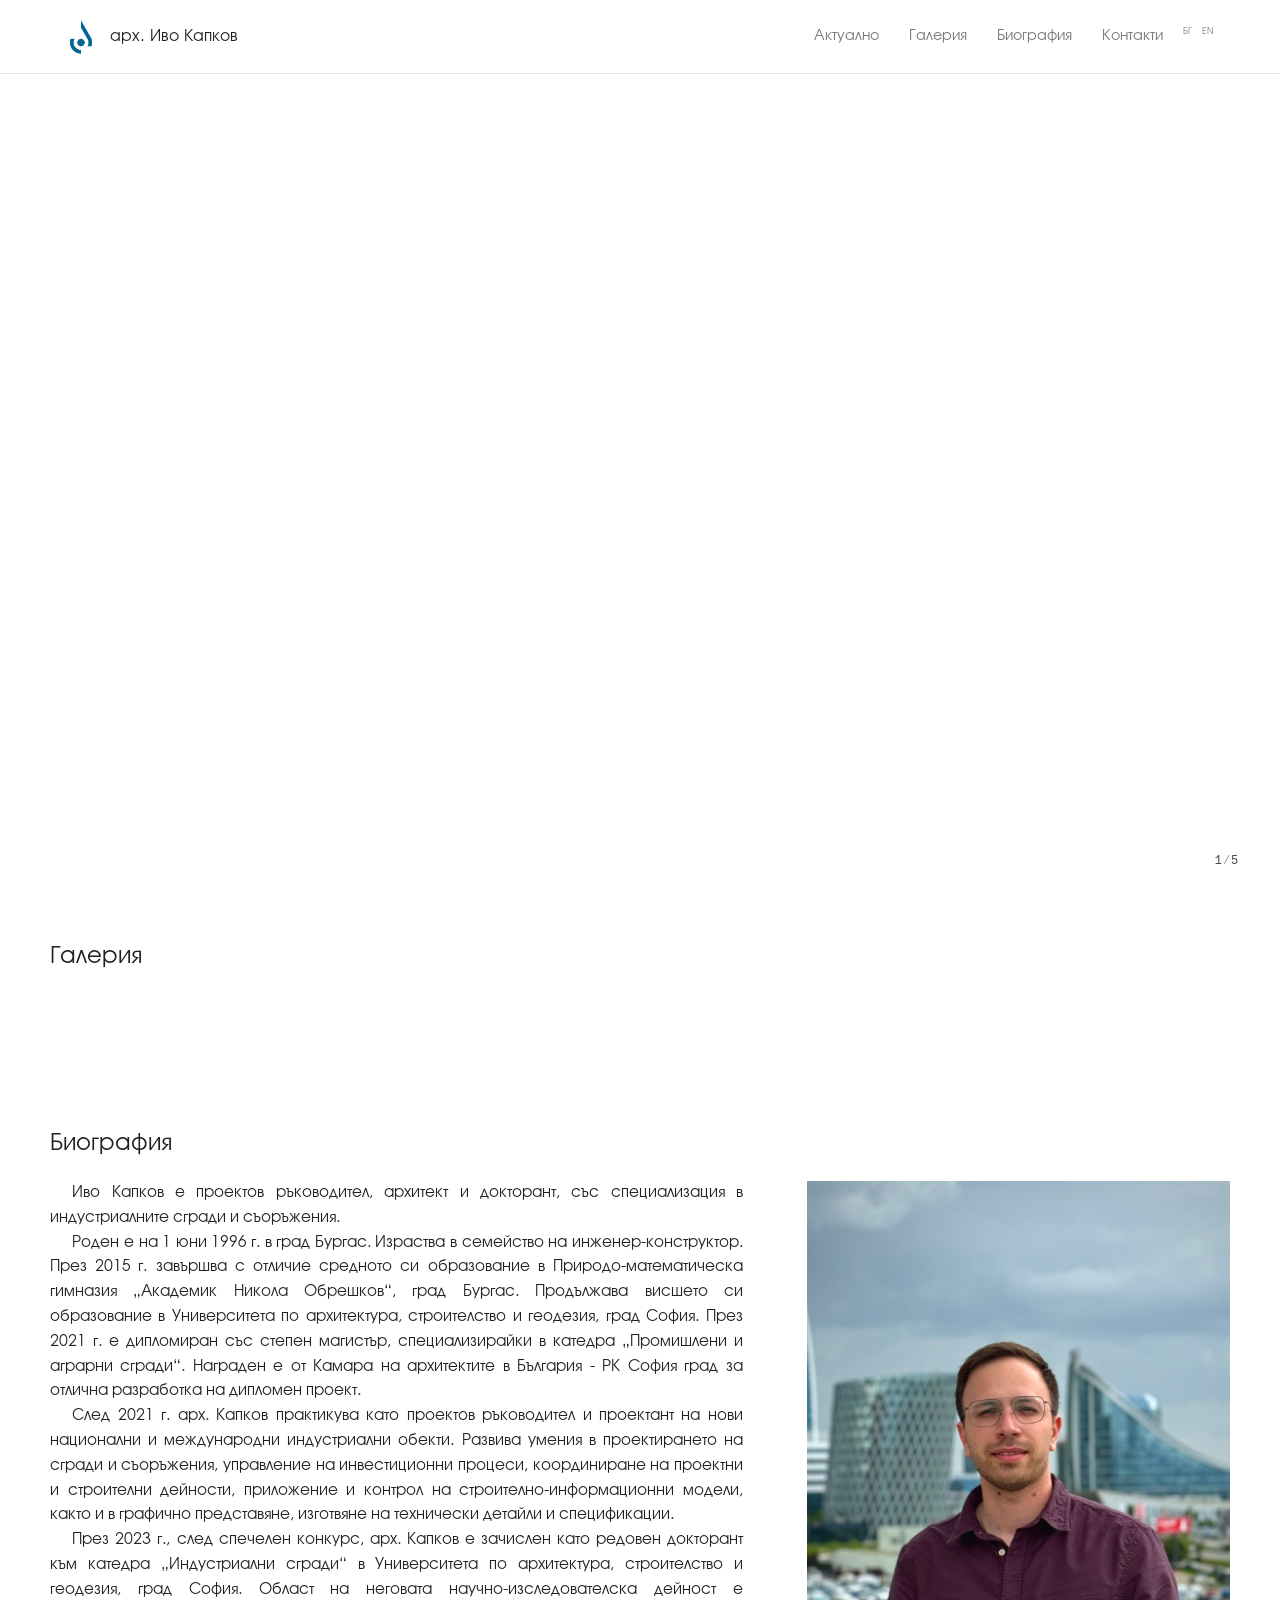
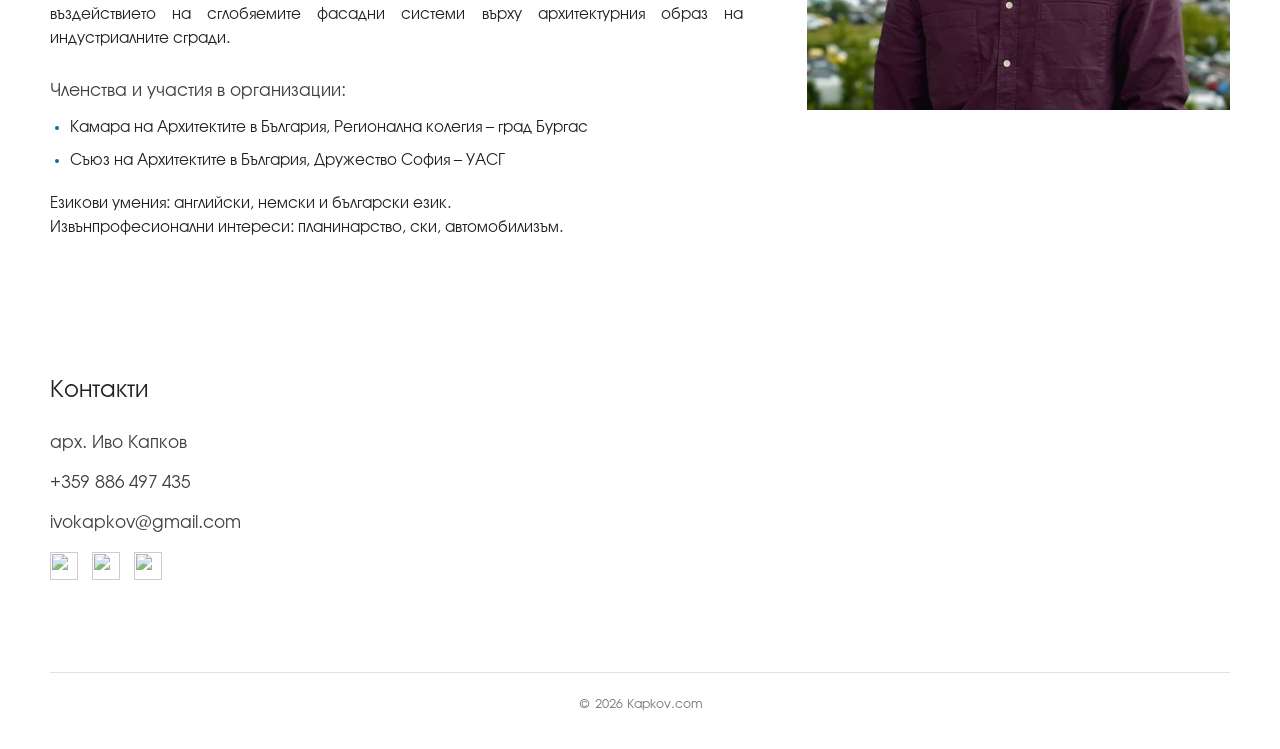
==== biography/index.html @ e257cef4 "Add clean page routes and legacy redirects" ====
<!doctype html>
<html lang="bg">
  <head>
    <meta charset="utf-8" />
    <meta name="viewport" content="width=device-width, initial-scale=1" />
    <meta name="robots" content="noindex, follow" />
    <meta http-equiv="refresh" content="0; url=/?route=biography" />
    <title>Биография | арх. Иво Капков</title>
    <script>window.location.replace("/?route=biography");</script>
  </head>
  <body><a href="/?route=biography">Към биографията</a></body>
</html>
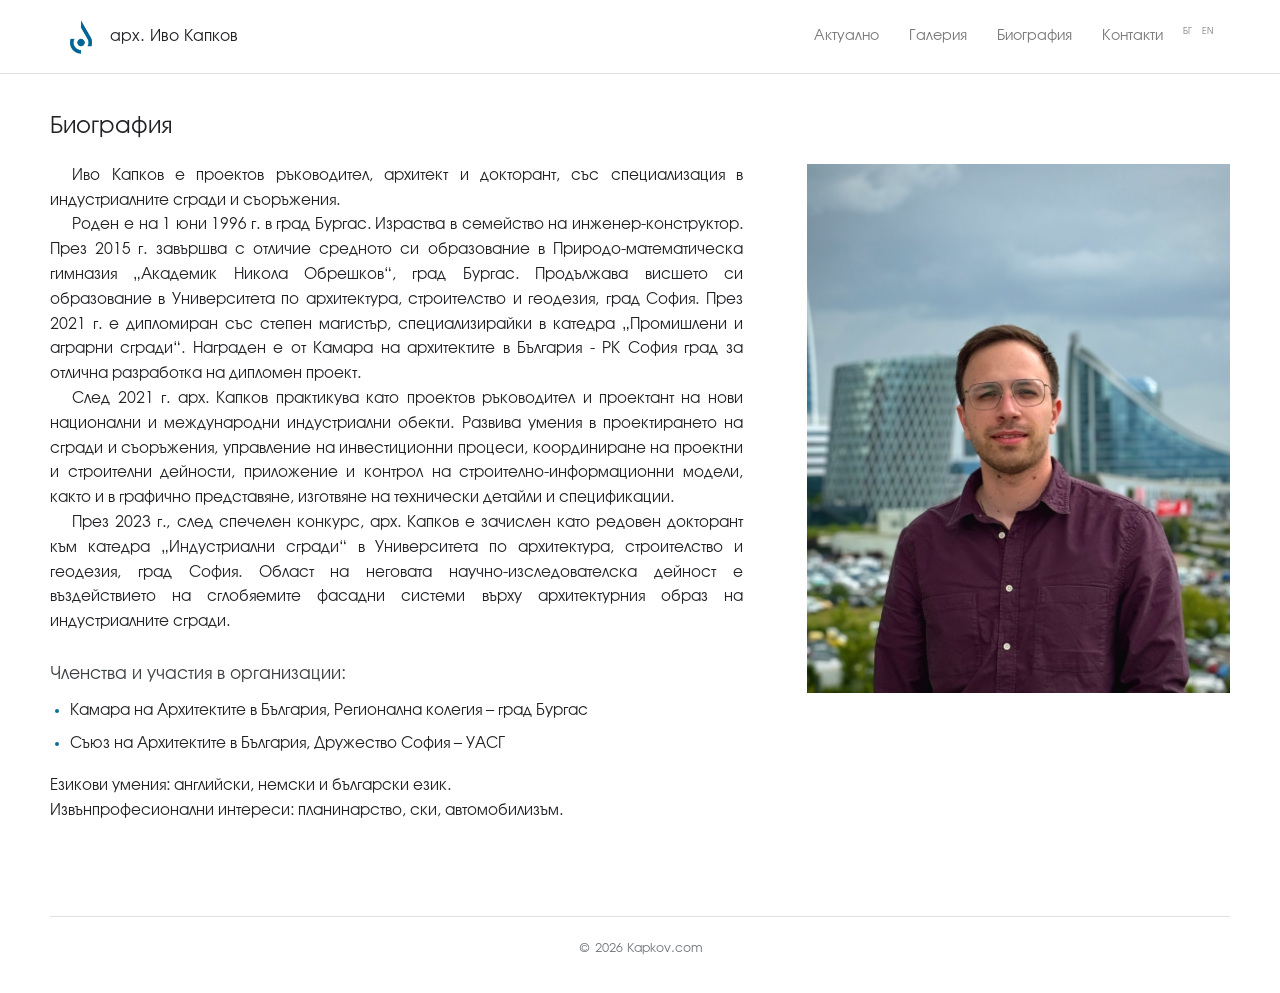
==== commit 44c14f82: "Replace route redirects with indexable pages" ====
--- a/biography/index.html
+++ b/biography/index.html
@@ -2,11 +2,142 @@
 <html lang="bg">
   <head>
     <meta charset="utf-8" />
+    <base href="/" />
     <meta name="viewport" content="width=device-width, initial-scale=1" />
-    <meta name="robots" content="noindex, follow" />
-    <meta http-equiv="refresh" content="0; url=/?route=biography" />
     <title>Биография | арх. Иво Капков</title>
-    <script>window.location.replace("/?route=biography");</script>
+    <meta
+      name="description"
+      content="Биография, професионален опит и научна дейност на арх. Иво Капков."
+    />
+    <link rel="icon" type="image/png" href="assets/brand/logo.png" />
+    <link rel="apple-touch-icon" href="assets/brand/logo.png" />
+    <link id="canonicalUrl" rel="canonical" href="https://kapkov.com/biography" />
+    <link rel="stylesheet" href="assets/styles.css?v=20260620-3" />
+    <script type="importmap">
+      {
+        "imports": {
+          "three": "https://cdn.jsdelivr.net/npm/three@0.165.0/build/three.module.js",
+          "three/addons/": "https://cdn.jsdelivr.net/npm/three@0.165.0/examples/jsm/"
+        }
+      }
+    </script>
   </head>
-  <body><a href="/?route=biography">Към биографията</a></body>
+  <body>
+    <header class="site-header">
+      <div class="brand-group">
+        <a class="brand" href="/news" data-nav-key="news" aria-label="Начало">
+        <img src="assets/brand/logo.png" alt="" />
+        <span>арх. Иво Капков</span>
+      </a>
+      <div class="language-switcher" aria-label="Избор на език">
+        <button type="button" data-lang="bg" aria-pressed="true">БГ</button>
+        <button type="button" data-lang="en" aria-pressed="false">EN</button>
+      </div>
+      </div>
+      <nav class="site-nav" aria-label="Основна навигация">
+        <a href="/news" data-nav-key="news">Актуално</a>
+        <a href="/gallery" data-nav-key="gallery">Галерия</a>
+        <a href="/biography" data-nav-key="biography">Биография</a>
+        <a href="/contacts" data-nav-key="contacts">Контакти</a>
+      </nav>
+    </header>
+
+    <main id="home">
+      <section class="home-hero tab-panel" id="news" data-tab-panel="news" aria-label="Актуално" hidden>
+        <canvas id="heroGallery" aria-hidden="true"></canvas>
+        <button id="heroCounter" class="hero-counter hero-counter--dark" type="button" aria-label="Следващо изображение">
+          <span id="heroCurrent">1</span><span class="hero-counter__separator"> / </span><span>5</span>
+        </button>
+      </section>
+
+      <section class="gallery-section tab-panel" id="gallery" data-tab-panel="gallery" aria-labelledby="gallery-title" hidden>
+        <h2 id="gallery-title">Галерия</h2>
+        <div class="gallery-grid" id="galleryGrid" aria-live="polite"></div>
+      </section>
+
+      <section class="bio-section tab-panel" id="biography" data-tab-panel="biography" aria-labelledby="bio-title">
+        <div class="bio-copy">
+          <h2 id="bio-title">Биография</h2>
+          <p>
+            Иво Капков е проектов ръководител, архитект и докторант, със специализация в индустриалните сгради и
+            съоръжения.
+          </p>
+          <p>
+            Роден е на 1 юни 1996 г. в град Бургас. Израства в семейство на инженер-конструктор. През 2015 г.
+            завършва с отличие средното си образование в Природо-математическа гимназия „Академик Никола
+            Обрешков“, град Бургас. Продължава висшето си образование в Университета по архитектура,
+            строителство и геодезия, град София. През 2021 г. е дипломиран със степен магистър, специализирайки в
+            катедра „Промишлени и аграрни сгради“. Награден е от Камара на архитектите в България - РК София град
+            за отлична разработка на дипломен проект.
+          </p>
+          <p>
+            След 2021 г. арх. Капков практикува като проектов ръководител и проектант на нови национални и
+            международни индустриални обекти. Развива умения в проектирането на сгради и съоръжения, управление
+            на инвестиционни процеси, координиране на проектни и строителни дейности, приложение и контрол на
+            строително-информационни модели, както и в графично представяне, изготвяне на технически детайли и
+            спецификации.
+          </p>
+          <p>
+            През 2023 г., след спечелен конкурс, арх. Капков е зачислен като редовен докторант към катедра
+            „Индустриални сгради“ в Университета по архитектура, строителство и геодезия, град София. Област на
+            неговата научно-изследователска дейност е въздействието на сглобяемите фасадни системи върху
+            архитектурния образ на индустриалните сгради.
+          </p>
+          <h3>Членства и участия в организации:</h3>
+          <ul>
+            <li>Камара на Архитектите в България, Регионална колегия – град Бургас</li>
+            <li>Съюз на Архитектите в България, Дружество София – УАСГ</li>
+          </ul>
+          <p class="bio-detail">Езикови умения: английски, немски и български език.</p>
+          <p class="bio-detail">Извънпрофесионални интереси: планинарство, ски, автомобилизъм.</p>
+        </div>
+        <div class="bio-media">
+          <img src="assets/brand/kapkov-bio.jpg" alt="арх. Иво Капков" />
+        </div>
+      </section>
+
+      <section class="text-section contact-section tab-panel" id="contacts" data-tab-panel="contacts" aria-labelledby="contact-title" hidden>
+        <h2 id="contact-title">Контакти</h2>
+        <div class="contact-copy">
+          <p>арх. Иво Капков</p>
+          <p><a href="tel:+359886497435">+359 886 497 435</a></p>
+          <p><a href="mailto:ivokapkov@gmail.com">ivokapkov@gmail.com</a></p>
+          <div class="contact-socials" aria-label="Социални профили">
+            <a href="https://instagram.com/ivo.kapkov" target="_blank" rel="noopener noreferrer" aria-label="Instagram">
+              <img src="https://ssl.gstatic.com/atari/images/sociallinks/instagram_gray_28dp.png" alt="" width="28" height="28" />
+            </a>
+            <a href="https://facebook.com/lvo.Kapkov/" target="_blank" rel="noopener noreferrer" aria-label="Facebook">
+              <img src="https://ssl.gstatic.com/atari/images/sociallinks/facebook_gray_28dp.png" alt="" width="28" height="28" />
+            </a>
+            <a href="https://www.uacg.bg/nodes/arx-ivo-kapkov" target="_blank" rel="noopener noreferrer" aria-label="УАСГ">
+              <img src="https://ssl.gstatic.com/atari/images/sociallinks/link_gray_28dp.png" alt="" width="28" height="28" />
+            </a>
+          </div>
+        </div>
+      </section>
+    </main>
+
+    <footer class="site-footer">
+      <span>© 2026 Kapkov.com</span>
+    </footer>
+
+    <dialog class="project-dialog" id="projectDialog">
+      <div class="dialog-shell">
+        <button class="close-button" id="closeDialog" aria-label="Затвори">×</button>
+        <div class="dialog-content">
+          <h2 id="projectTitle"></h2>
+          <div class="viewer-frame" id="viewerFrame">
+            <img id="projectCover" alt="" />
+            <canvas id="modelCanvas"></canvas>
+            <div class="model-state" id="modelState"></div>
+          </div>
+          <div class="image-strip" id="imageStrip" aria-label="Снимки на проекта"></div>
+          <p class="project-description" id="projectDescription"></p>
+          <p class="project-credit" id="projectCredit" hidden></p>
+        </div>
+      </div>
+    </dialog>
+
+    <script type="module" src="assets/app.js?v=20260620-3"></script>
+  </body>
 </html>
